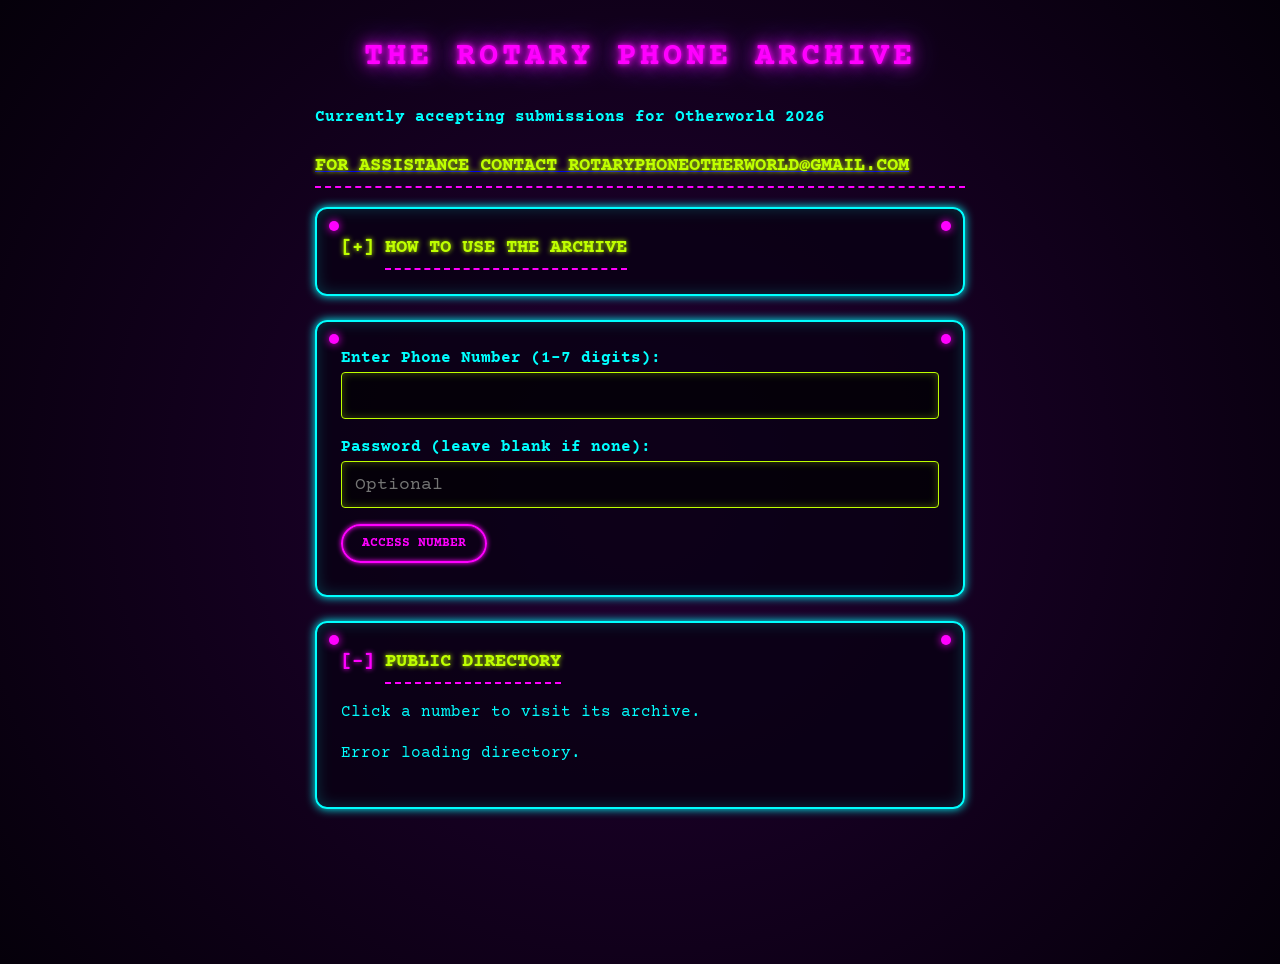
==== index.html @ 9699cf6b "Update index.html" ====
<!DOCTYPE html>
<html lang="en">
<head>
    <meta charset="UTF-8">
    <meta name="viewport" content="width=device-width, initial-scale=1.0">
    <title>Rotary Phone Archive</title>
    <link rel="stylesheet" href="style.css">
    <link rel="icon" href="data:image/svg+xml,<svg xmlns=%22http://www.w3.org/2000/svg%22 viewBox=%220 0 100 100%22><text y=%22.9em%22 font-size=%2290%22>☎️</text></svg>">
    <script src="app.js" defer></script>
</head>
<body>
    <h1>The Rotary Phone Archive</h1>
    <h4>Currently accepting submissions for Otherworld 2026</h4>
    
    <a href="mailto:rotaryphoneotherworld@gmail.com">
      <h3>For assistance contact rotaryphoneotherworld@gmail.com</h3>
    </a>

    <details id="instructions" class="section">
        <summary><h3>How to Use the Archive</h3></summary>
        <div style="margin-top: 15px;">
            <ul>
                <li><strong>Claim a Number:</strong> Enter any 1 to 7 digit number. If it is empty, you claim it by making the first audio submission!</li>
                <li><strong>The Password System:</strong> If you provide a password when claiming a number, you become its owner. If you leave it blank, it becomes an open "voicemail" where anyone can leave a recording.</li>
                <li><strong>Locking a Line:</strong> Checking the "Lock number" box freezes the line. Once locked, only the owner (using the correct password) can submit new audio.</li>
                <li><strong>Active Deployments:</strong> If a number has multiple recordings, the "Active Deployment" is the specific file that will play when someone dials this number on the physical rotary phone.</li>
            </ul>
        </div>
    </details>
    
    <div id="step-1" class="section">
        <label><strong>Enter Phone Number (1-7 digits):</strong></label>
        <input type="text" id="phoneNumber" maxlength="7" pattern="\d*">
        <label><strong>Password (leave blank if none):</strong></label>
        <input type="password" id="numberPassword" placeholder="Optional">
        <button id="checkBtn">Access Number</button>
    </div>

    <div id="step-2" class="section hidden">
        <h2 id="displayNumber" style="display: inline-block; margin-right: 15px;"></h2>
        <span id="passwordStatusBadge" class="badge" style="background: gray;">Checking...</span>
        
        <h3 id="displayProjectName" style="margin-top: 5px; color: #666;"></h3>
        <p id="numberStatus" style="color: red; font-weight: bold;"></p>
        
        <div id="historyContainer">
            <h3>Audio History</h3>
            <div id="historyList"></div>
        </div>

        <hr>

        <div id="settingsSection" style="background: rgba(255,255,255,0.05); padding: 15px; border-radius: 8px; margin-bottom: 20px;">
            <h3>Line Settings</h3>
            <label><strong>Line/Project Name (Optional):</strong></label>
            <input type="text" id="projectName" placeholder="e.g., The Secret Hotline">
            
            <label><input type="checkbox" id="lockNumber"> Lock number? (Prevents public audio submissions)</label><br><br>
            <button id="updateSettingsBtn">Save Settings</button>
        </div>

        <hr>

        <div id="recordingSection">
            <h3>Add New Recording</h3>
            <p><strong>Option A: Upload File</strong></p>
            <input type="file" id="fileUpload" accept="audio/*">
            
            <p><strong>Option B: Record Mic</strong></p>
            <button id="recordBtn">⏺ Start</button>
            <button id="stopBtn" disabled>⏹ Stop</button>
            <span id="recordingStatus"></span>
            
            <br><br>
            <audio id="audioPreview" controls class="hidden"></audio>

            <br><br>
            <label><strong>Recording Description:</strong></label>
            <input type="text" id="description" placeholder="Description for this specific audio clip">

            <label><input type="checkbox" id="isPublic" checked> Make recording public?</label><br><br>

            <button id="submitBtn" disabled>Submit Audio to Archive</button>
        </div>
    </div>
        

    <details id="directory-section" class="section" open>
        <summary><h3>Public Directory</h3></summary>
        <div style="margin-top: 15px;">
            <p>Click a number to visit its archive.</p>
            <div id="directoryList">Loading directory...</div>
        </div>
    </details>

</body>
</html>
---- style.css ----
/* --- ANTIQUE PSYCHEDELIC RAVE THEME --- */

/* Import a vintage typewriter font from Google Fonts */
@import url('https://fonts.googleapis.com/css2?family=Courier+Prime:ital,wght@0,400;0,700;1,400&display=swap');

body {
    font-family: 'Courier Prime', 'Courier New', monospace;
    background: radial-gradient(circle at center, #220033 0%, #05000a 100%);
    color: #00ffff; /* Neon Cyan text */
    max-width: 650px;
    margin: 2rem auto;
    padding: 0 1rem;
    line-height: 1.6;
    min-height: 100vh;
}

/* Glowing, pulsing header */
h1 {
    text-align: center;
    color: #ff00ff; /* Hot Pink */
    text-transform: uppercase;
    letter-spacing: 4px;
    text-shadow: 0 0 5px #ff00ff, 0 0 15px #ff00ff, 0 0 30px #8a2be2;
    animation: neonPulse 2s infinite alternate;
}

h2, h3 {
    color: #bfff00; /* Neon Lime */
    border-bottom: 2px dashed #ff00ff;
    padding-bottom: 5px;
    text-shadow: 0 0 5px #bfff00;
    text-transform: uppercase;
}

.hidden { 
    display: none !important; 
}

/* The main containers - look like glowing switchboard panels */
.section {
    background: rgba(10, 0, 20, 0.85);
    border: 2px solid #00ffff;
    box-shadow: 0 0 10px #00ffff, inset 0 0 15px rgba(0, 255, 255, 0.2);
    padding: 1.5rem;
    margin-bottom: 1.5rem;
    border-radius: 12px;
    position: relative;
}

/* Fake neon "screws" in the corners of the panels */
.section::before, .section::after {
    content: '';
    position: absolute;
    width: 10px;
    height: 10px;
    background: #ff00ff;
    border-radius: 50%;
    box-shadow: 0 0 8px #ff00ff;
}
.section::before { top: 12px; left: 12px; }
.section::after { top: 12px; right: 12px; }

/* Buttons look like rotary dial finger-holes */
button {
    background: transparent;
    color: #ff00ff;
    border: 2px solid #ff00ff;
    padding: 0.6rem 1.2rem;
    cursor: pointer;
    margin-right: 0.5rem;
    margin-bottom: 0.5rem;
    border-radius: 30px; /* Fully pill-shaped */
    font-family: inherit;
    font-weight: bold;
    text-transform: uppercase;
    transition: all 0.2s ease;
    box-shadow: 0 0 5px #ff00ff, inset 0 0 5px #ff00ff;
}

button:hover:not(:disabled) {
    background: #ff00ff;
    color: #000;
    box-shadow: 0 0 15px #ff00ff, 0 0 30px #ff00ff;
    transform: scale(1.05);
}

button:disabled {
    border-color: #444;
    color: #555;
    box-shadow: none;
    cursor: not-allowed;
}

/* Inputs */
input[type="text"], input[type="password"] {
    background: rgba(0, 0, 0, 0.6);
    border: 1px solid #bfff00;
    color: #bfff00;
    padding: 0.8rem;
    width: 100%;
    box-sizing: border-box;
    margin-bottom: 1rem;
    font-family: inherit;
    font-size: 1.1rem;
    border-radius: 4px;
    box-shadow: inset 0 0 8px rgba(191, 255, 0, 0.3);
    transition: all 0.3s ease;
}

input:focus {
    outline: none;
    border-color: #00ffff;
    box-shadow: 0 0 12px #00ffff, inset 0 0 12px #00ffff;
}

/* History List Elements */
.history-item {
    background: rgba(255, 0, 255, 0.05);
    padding: 1rem;
    margin-bottom: 1rem;
    border-left: 4px solid #bfff00;
    border-radius: 0 8px 8px 0;
    box-shadow: 2px 2px 10px rgba(191, 255, 0, 0.1);
}

/* Glowing Badges */
.badge {
    background: #00ffff;
    color: #000;
    padding: 2px 8px;
    border-radius: 12px;
    font-size: 0.8rem;
    font-weight: bold;
    box-shadow: 0 0 8px #00ffff;
    margin-left: 10px;
    text-transform: uppercase;
}

.private-badge {
    background: #ff00ff;
    color: #000;
    padding: 2px 8px;
    border-radius: 12px;
    font-size: 0.8rem;
    font-weight: bold;
    box-shadow: 0 0 8px #ff00ff;
    margin-left: 10px;
    text-transform: uppercase;
}

/* Directory Override */
.directory-item {
    border-bottom: 1px dashed #00ffff !important;
    transition: background 0.3s ease;
    padding: 15px 10px !important;
}

.directory-item:hover {
    background: rgba(0, 255, 255, 0.15);
}

.directory-item strong {
    color: #bfff00 !important;
    text-shadow: 0 0 5px #bfff00;
}

#historyList {
    max-height: 450px;
    overflow-y: auto;
    padding-right: 10px;
}

/* Custom Neon Scrollbar */
::-webkit-scrollbar { width: 10px; }
::-webkit-scrollbar-track { background: #05000a; }
::-webkit-scrollbar-thumb { background: #ff00ff; border-radius: 5px; }
::-webkit-scrollbar-thumb:hover { background: #00ffff; }

/* Subtle pulsing animation for the header */
@keyframes neonPulse {
    0% { text-shadow: 0 0 5px #ff00ff, 0 0 10px #ff00ff; }
    100% { text-shadow: 0 0 10px #ff00ff, 0 0 20px #ff00ff, 0 0 40px #8a2be2; }
}

/* Style the default HTML audio player slightly so it blends in better */
audio {
    border-radius: 30px;
    box-shadow: 0 0 10px #00ffff;
    margin-top: 10px;
}

/* --- COLLAPSIBLE MENUS --- */
details summary {
    cursor: pointer;
    list-style: none; /* Hides the default browser arrow */
    outline: none;
    user-select: none;
}

/* Hides the default arrow in Safari/Chrome specifically */
details summary::-webkit-details-marker {
    display: none; 
}

/* Makes the H3 sit on the same line as our custom toggle icon */
details summary h3 {
    display: inline-block;
    margin-top: 0;
    margin-bottom: 0;
}

/* The custom [+] icon when closed */
details summary::before {
    content: '[+] ';
    color: #bfff00;
    font-weight: bold;
    font-size: 1.2rem;
    vertical-align: middle;
    text-shadow: 0 0 5px #bfff00;
}

/* The custom [-] icon when open */
details[open] summary::before {
    content: '[-] ';
    color: #ff00ff;
    text-shadow: 0 0 5px #ff00ff;
}
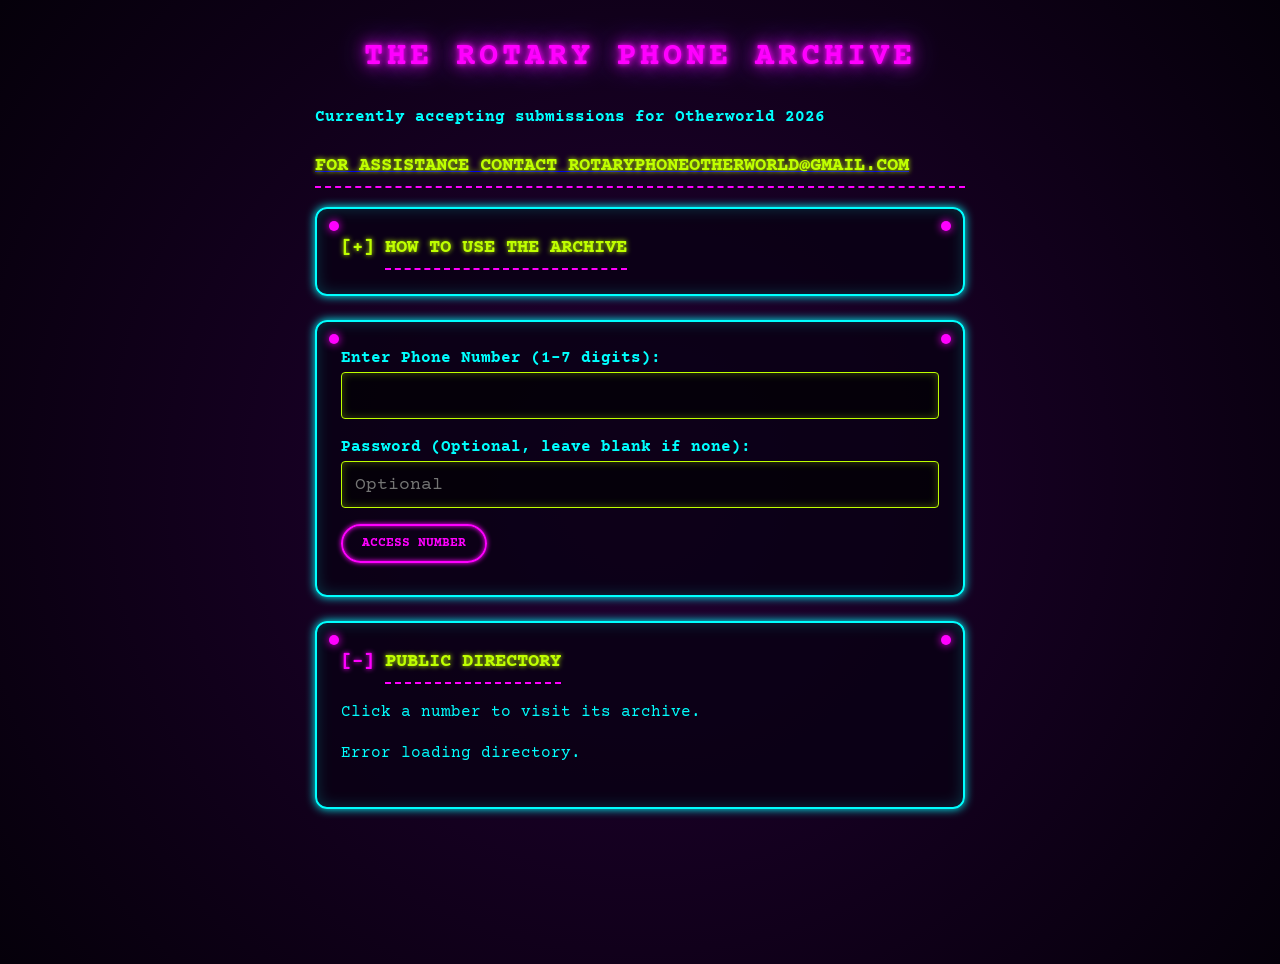
==== commit 189b64e6: "Update index.html" ====
--- a/index.html
+++ b/index.html
@@ -31,7 +31,7 @@
     <div id="step-1" class="section">
         <label><strong>Enter Phone Number (1-7 digits):</strong></label>
         <input type="text" id="phoneNumber" maxlength="7" pattern="\d*">
-        <label><strong>Password (leave blank if none):</strong></label>
+        <label><strong>Password (Optional, leave blank if none):</strong></label>
         <input type="password" id="numberPassword" placeholder="Optional">
         <button id="checkBtn">Access Number</button>
     </div>
@@ -52,10 +52,10 @@
 
         <div id="settingsSection" style="background: rgba(255,255,255,0.05); padding: 15px; border-radius: 8px; margin-bottom: 20px;">
             <h3>Line Settings</h3>
-            <label><strong>Line/Project Name (Optional):</strong></label>
+            <label><strong>Project Name (Optional), use this to assign a name to this number in the phonebook index so people knwo which project or person left the message:</strong></label>
             <input type="text" id="projectName" placeholder="e.g., The Secret Hotline">
             
-            <label><input type="checkbox" id="lockNumber"> Lock number? (Prevents public audio submissions)</label><br><br>
+            <label><input type="checkbox" id="lockNumber"> Lock number? (Prevents public audio submissions, do this if you want to prevent others from submitting new audio files to this number)</label><br><br>
             <button id="updateSettingsBtn">Save Settings</button>
         </div>
 
--- a/style.css
+++ b/style.css
@@ -123,6 +123,7 @@
     box-shadow: 2px 2px 10px rgba(191, 255, 0, 0.1);
 }
 
+
 /* Glowing Badges */
 .badge {
     background: #00ffff;
@@ -134,6 +135,11 @@
     box-shadow: 0 0 8px #00ffff;
     margin-left: 10px;
     text-transform: uppercase;
+    
+    /* NEW: Mobile optimizations */
+    display: inline-block; 
+    white-space: nowrap; /* Prevents text from ever splitting to two lines */
+    margin-bottom: 5px;  /* Adds breathing room if it gets pushed to a new line */
 }
 
 .private-badge {
@@ -146,6 +152,11 @@
     box-shadow: 0 0 8px #ff00ff;
     margin-left: 10px;
     text-transform: uppercase;
+    
+    /* NEW: Mobile optimizations */
+    display: inline-block;
+    white-space: nowrap; 
+    margin-bottom: 5px;
 }
 
 /* Directory Override */
@@ -187,6 +198,7 @@
     border-radius: 30px;
     box-shadow: 0 0 10px #00ffff;
     margin-top: 10px;
+    max-width: 100%; /* NEW: Ensures the player never breaks out of its box on mobile */
 }
 
 /* --- COLLAPSIBLE MENUS --- */
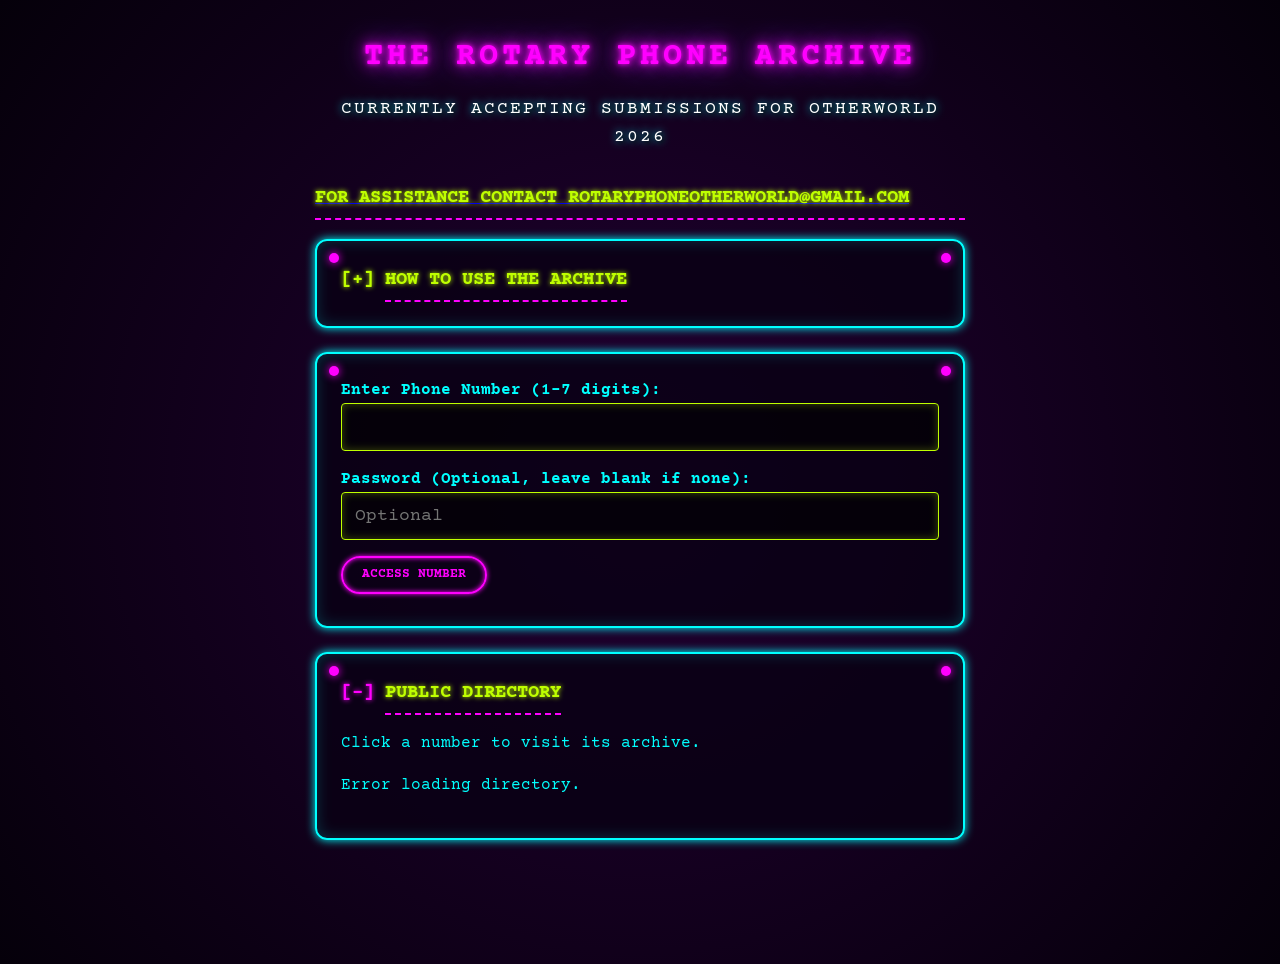
==== commit 4d5b3acb: "Update index.html" ====
--- a/index.html
+++ b/index.html
@@ -40,7 +40,7 @@
         <h2 id="displayNumber" style="display: inline-block; margin-right: 15px;"></h2>
         <span id="passwordStatusBadge" class="badge" style="background: gray;">Checking...</span>
         
-        <h3 id="displayProjectName" style="margin-top: 5px; color: #666;"></h3>
+        <h3 id="displayProjectName" style="margin-top: 5px;"></h3>
         <p id="numberStatus" style="color: red; font-weight: bold;"></p>
         
         <div id="historyContainer">
@@ -78,7 +78,7 @@
             <label><strong>Recording Description:</strong></label>
             <input type="text" id="description" placeholder="Description for this specific audio clip">
 
-            <label><input type="checkbox" id="isPublic" checked> Make recording public?</label><br><br>
+            <label><input type="checkbox" id="isPublic" checked> Make recording public? This lets people wihtout the password able to listen to this audio recording.</label><br><br>
 
             <button id="submitBtn" disabled>Submit Audio to Archive</button>
         </div>
--- a/style.css
+++ b/style.css
@@ -30,6 +30,21 @@
     padding-bottom: 5px;
     text-shadow: 0 0 5px #bfff00;
     text-transform: uppercase;
+}
+
+h4 {
+    text-align: center;
+    color: #ffffff; /* Bright white for maximum readability */
+    font-weight: normal;
+    letter-spacing: 2px;
+    text-transform: uppercase;
+    font-size: 1.1rem;
+    
+    /* This dark shadow creates a buffer between the text and the purple h1 glow */
+    text-shadow: 2px 2px 4px #000000, 0 0 8px #00ffff; 
+    
+    margin-top: -10px; /* Pulls it slightly closer to the title */
+    margin-bottom: 2rem;
 }
 
 .hidden { 
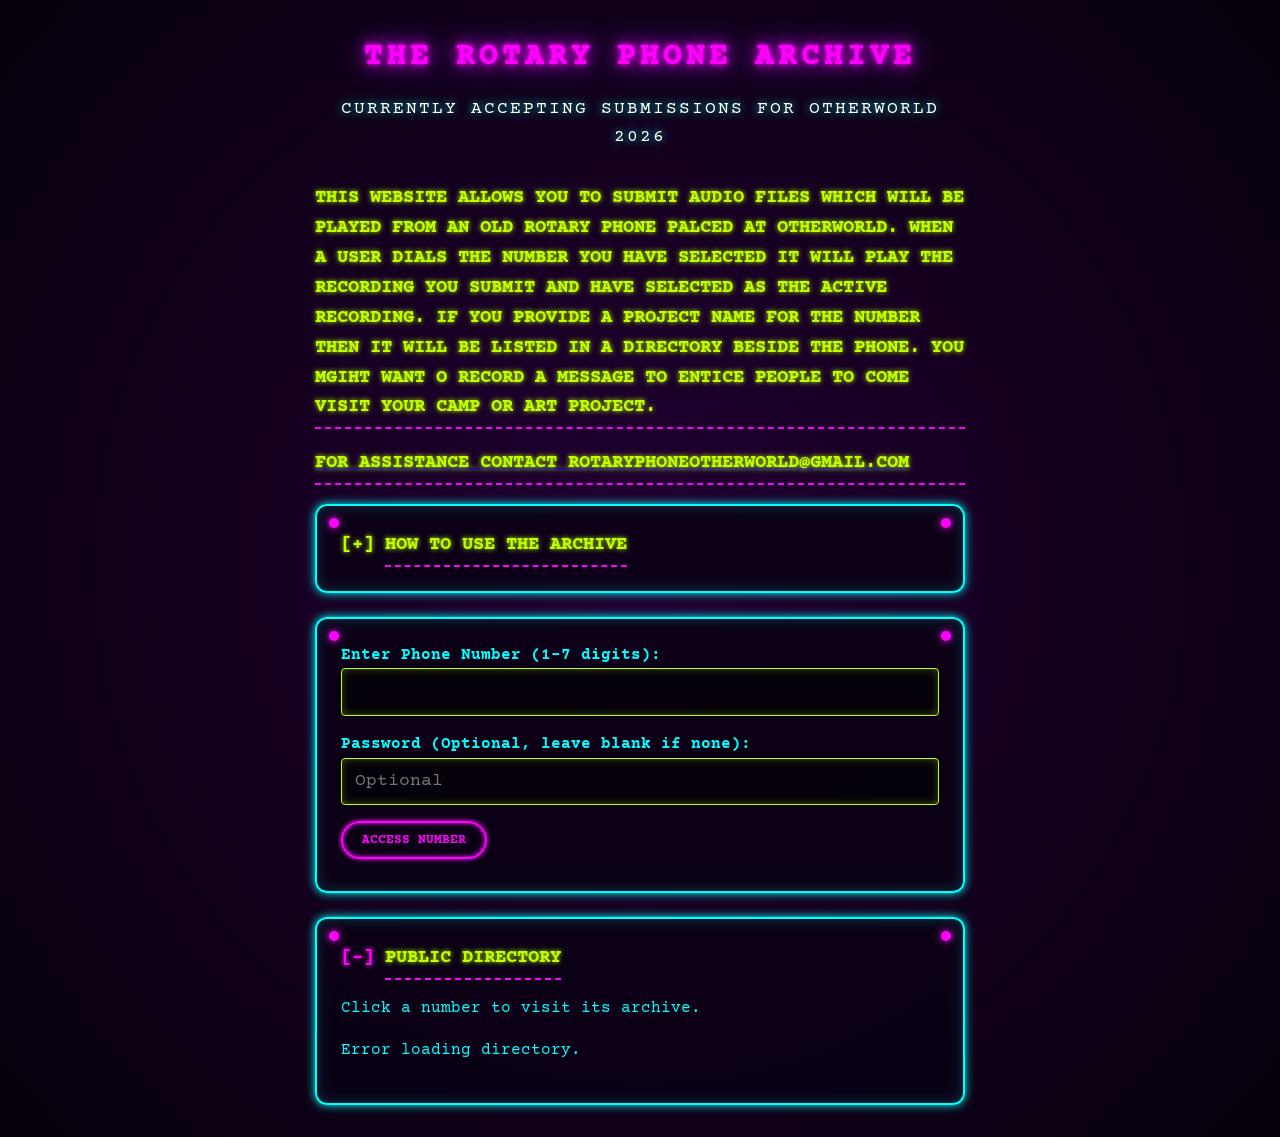
==== commit d0beb5d9: "Update index.html" ====
--- a/index.html
+++ b/index.html
@@ -11,6 +11,7 @@
 <body>
     <h1>The Rotary Phone Archive</h1>
     <h4>Currently accepting submissions for Otherworld 2026</h4>
+    <h3> this website allows you to submit audio files which will be played from an old rotary phone palced at otherworld. When a user dials the number you have selected it will play the recording you submit and have selected as the active recording. If you provide a project name for the number then it will be listed in a directory beside the phone. You mgiht want o record a message to entice people to come visit your camp or art project. </h3>
     
     <a href="mailto:rotaryphoneotherworld@gmail.com">
       <h3>For assistance contact rotaryphoneotherworld@gmail.com</h3>
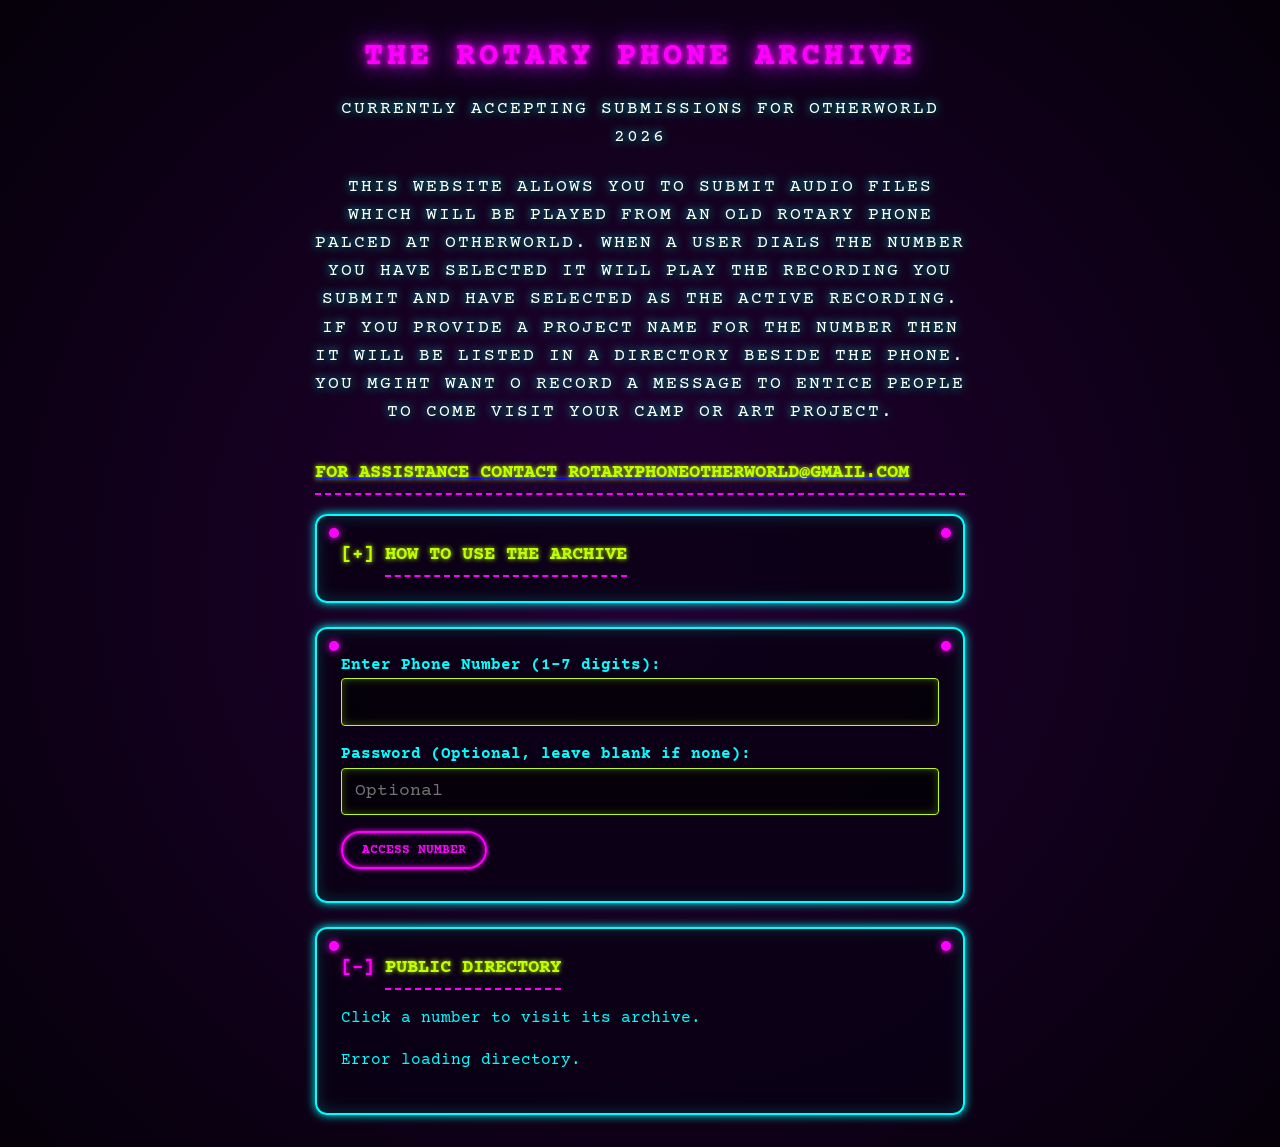
==== commit 1a423220: "Update index.html" ====
--- a/index.html
+++ b/index.html
@@ -11,7 +11,7 @@
 <body>
     <h1>The Rotary Phone Archive</h1>
     <h4>Currently accepting submissions for Otherworld 2026</h4>
-    <h3> this website allows you to submit audio files which will be played from an old rotary phone palced at otherworld. When a user dials the number you have selected it will play the recording you submit and have selected as the active recording. If you provide a project name for the number then it will be listed in a directory beside the phone. You mgiht want o record a message to entice people to come visit your camp or art project. </h3>
+    <h4> this website allows you to submit audio files which will be played from an old rotary phone palced at otherworld. When a user dials the number you have selected it will play the recording you submit and have selected as the active recording. If you provide a project name for the number then it will be listed in a directory beside the phone. You mgiht want o record a message to entice people to come visit your camp or art project. </h4>
     
     <a href="mailto:rotaryphoneotherworld@gmail.com">
       <h3>For assistance contact rotaryphoneotherworld@gmail.com</h3>
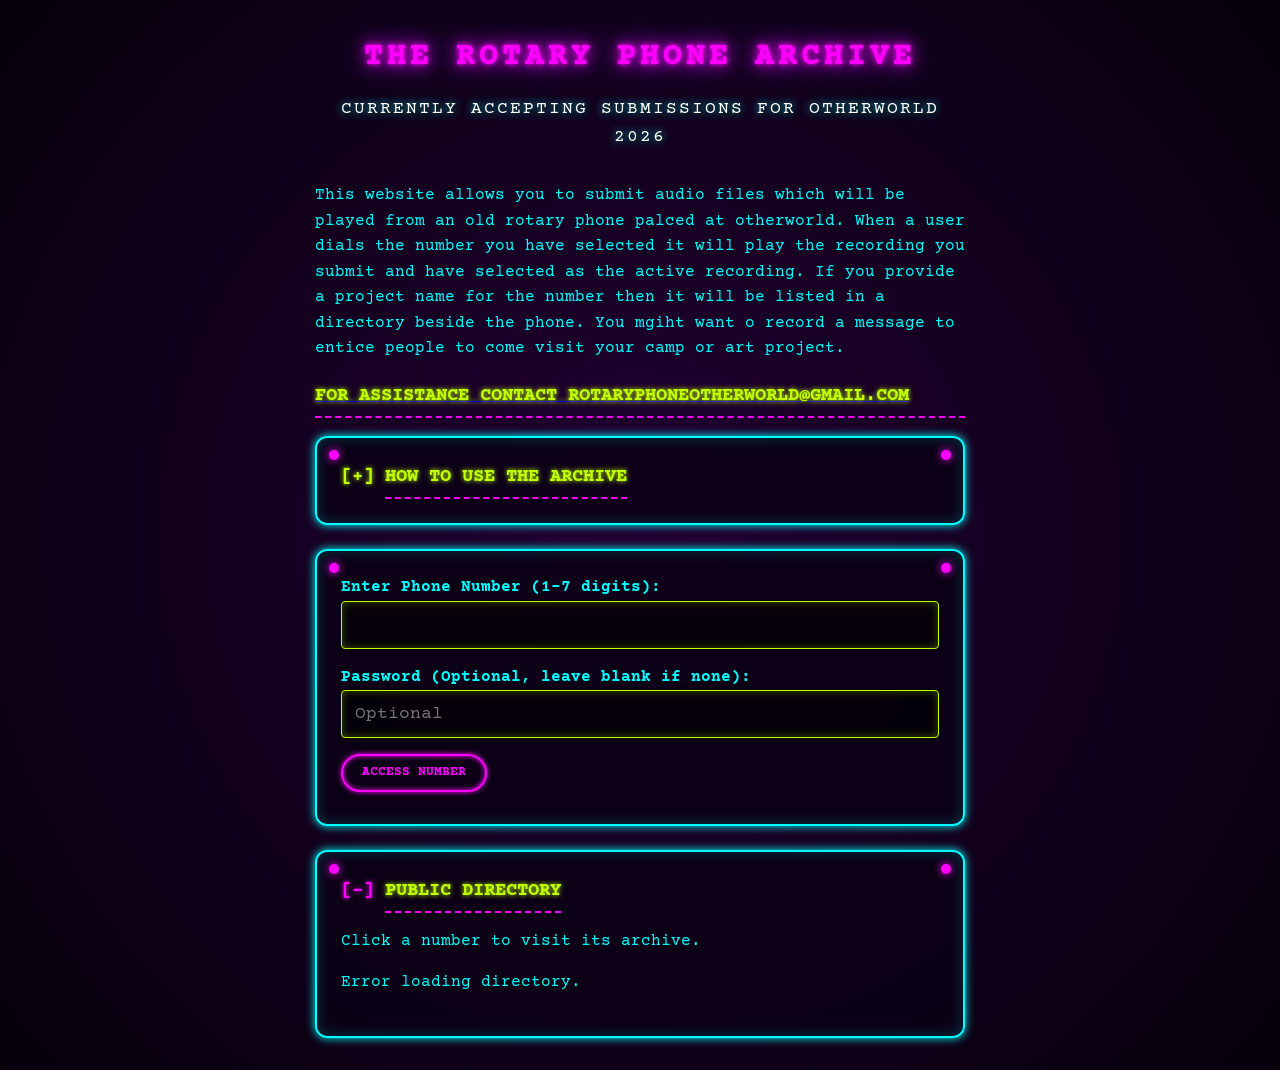
==== commit 66b16dc9: "Update index.html" ====
--- a/index.html
+++ b/index.html
@@ -11,7 +11,7 @@
 <body>
     <h1>The Rotary Phone Archive</h1>
     <h4>Currently accepting submissions for Otherworld 2026</h4>
-    <h4> this website allows you to submit audio files which will be played from an old rotary phone palced at otherworld. When a user dials the number you have selected it will play the recording you submit and have selected as the active recording. If you provide a project name for the number then it will be listed in a directory beside the phone. You mgiht want o record a message to entice people to come visit your camp or art project. </h4>
+     This website allows you to submit audio files which will be played from an old rotary phone palced at otherworld. When a user dials the number you have selected it will play the recording you submit and have selected as the active recording. If you provide a project name for the number then it will be listed in a directory beside the phone. You mgiht want o record a message to entice people to come visit your camp or art project.
     
     <a href="mailto:rotaryphoneotherworld@gmail.com">
       <h3>For assistance contact rotaryphoneotherworld@gmail.com</h3>
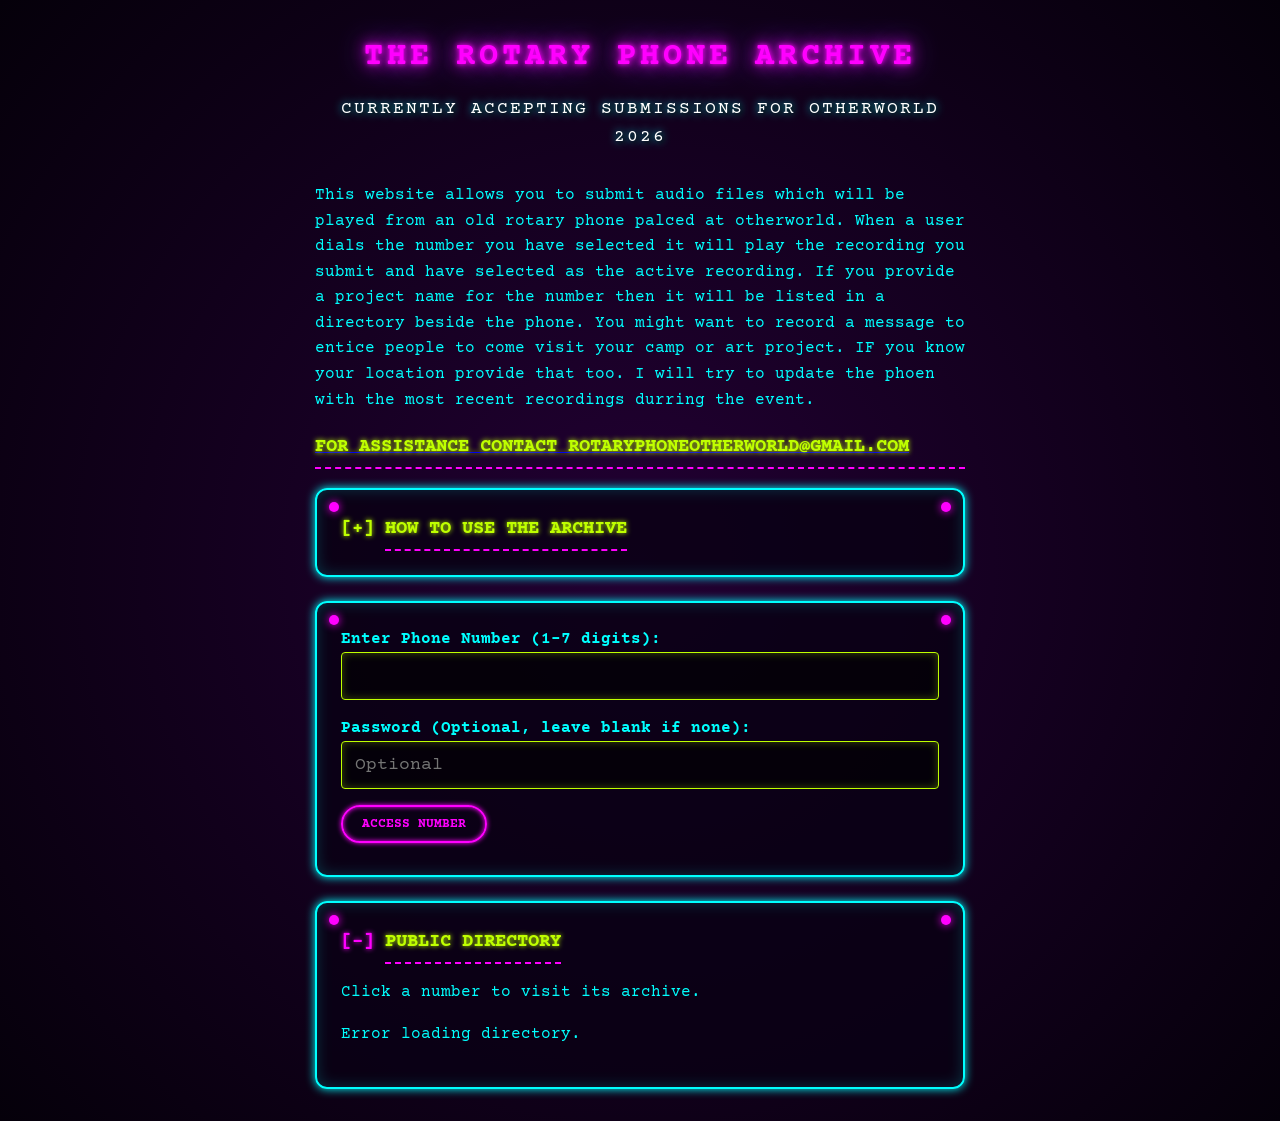
==== commit 6b384065: "Update index.html" ====
--- a/index.html
+++ b/index.html
@@ -11,7 +11,11 @@
 <body>
     <h1>The Rotary Phone Archive</h1>
     <h4>Currently accepting submissions for Otherworld 2026</h4>
-     This website allows you to submit audio files which will be played from an old rotary phone palced at otherworld. When a user dials the number you have selected it will play the recording you submit and have selected as the active recording. If you provide a project name for the number then it will be listed in a directory beside the phone. You mgiht want o record a message to entice people to come visit your camp or art project.
+    This website allows you to submit audio files which will be played from an old rotary phone palced at otherworld. 
+    When a user dials the number you have selected it will play the recording you submit and have selected as the active recording. 
+    If you provide a project name for the number then it will be listed in a directory beside the phone. 
+    You might want to record a message to entice people to come visit your camp or art project. IF you know your location provide that too. 
+    I will try to update the phoen with the most recent recordings durring the event. 
     
     <a href="mailto:rotaryphoneotherworld@gmail.com">
       <h3>For assistance contact rotaryphoneotherworld@gmail.com</h3>
